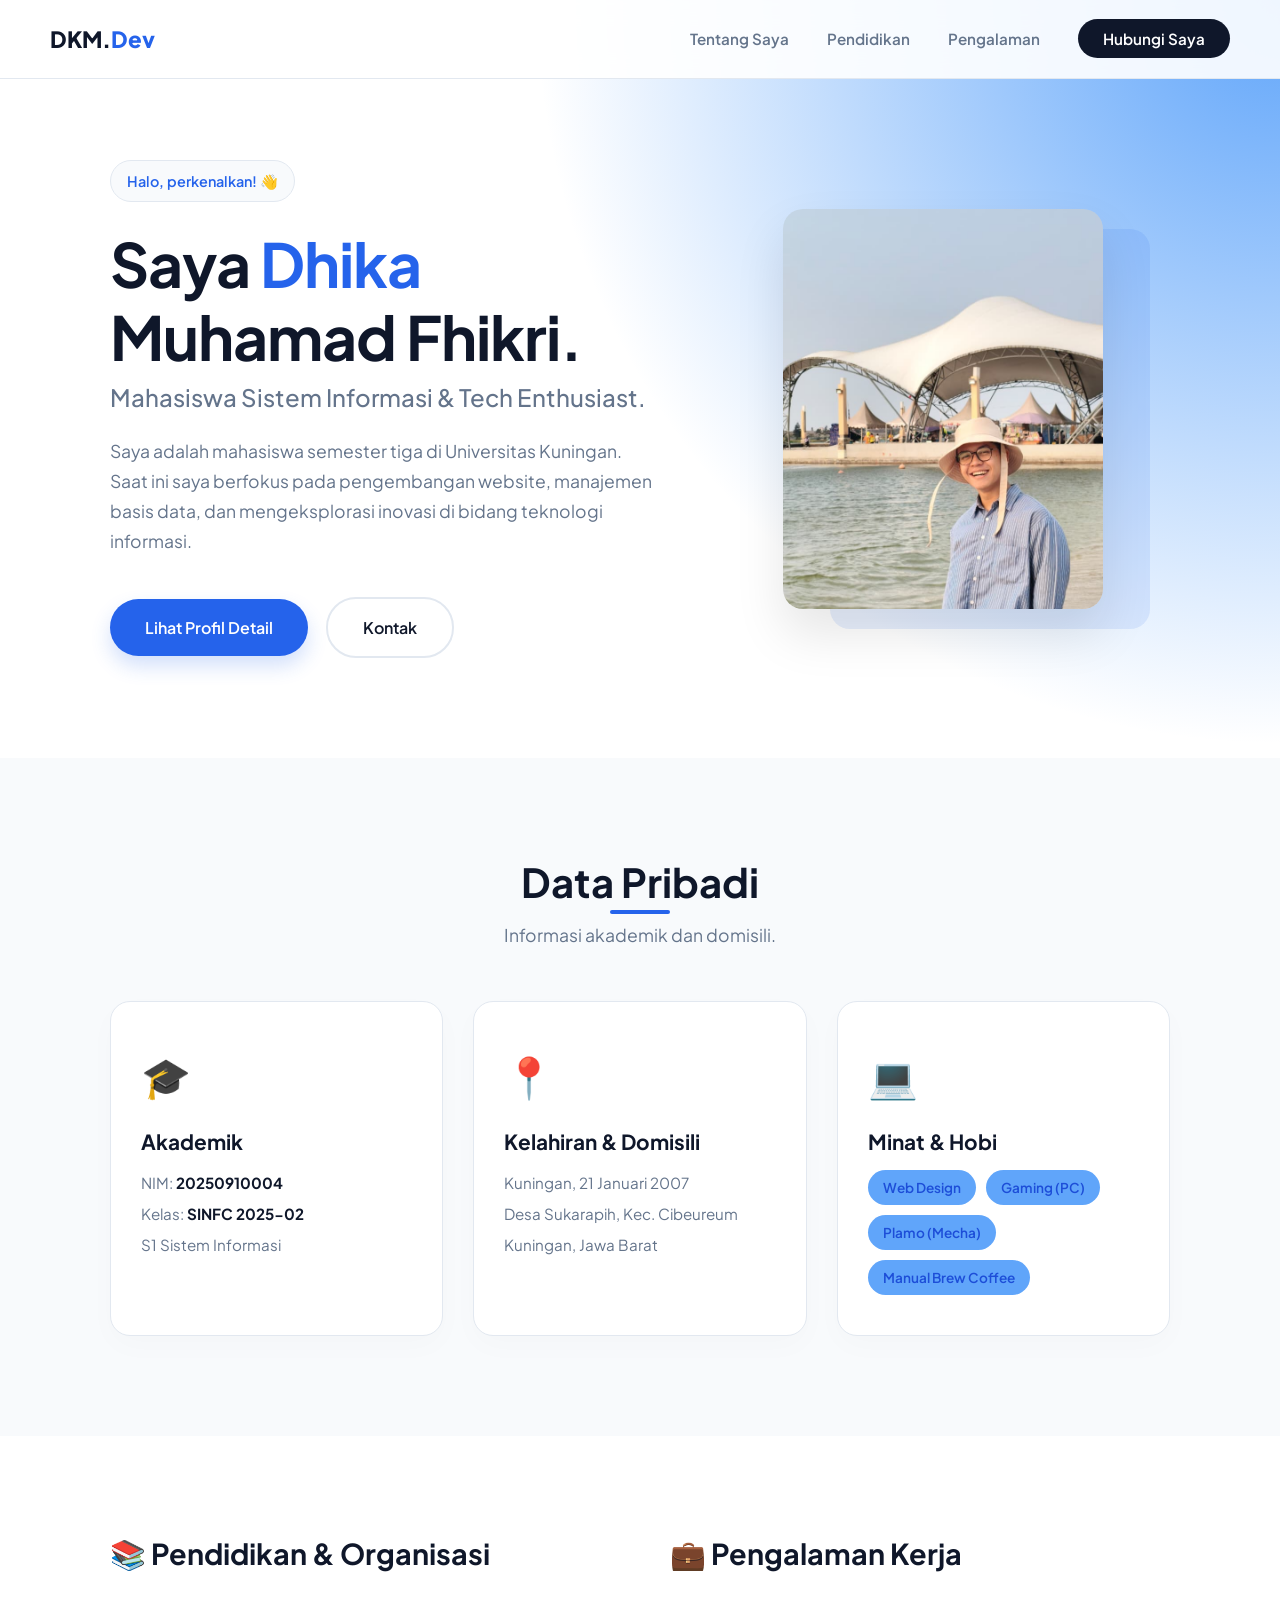
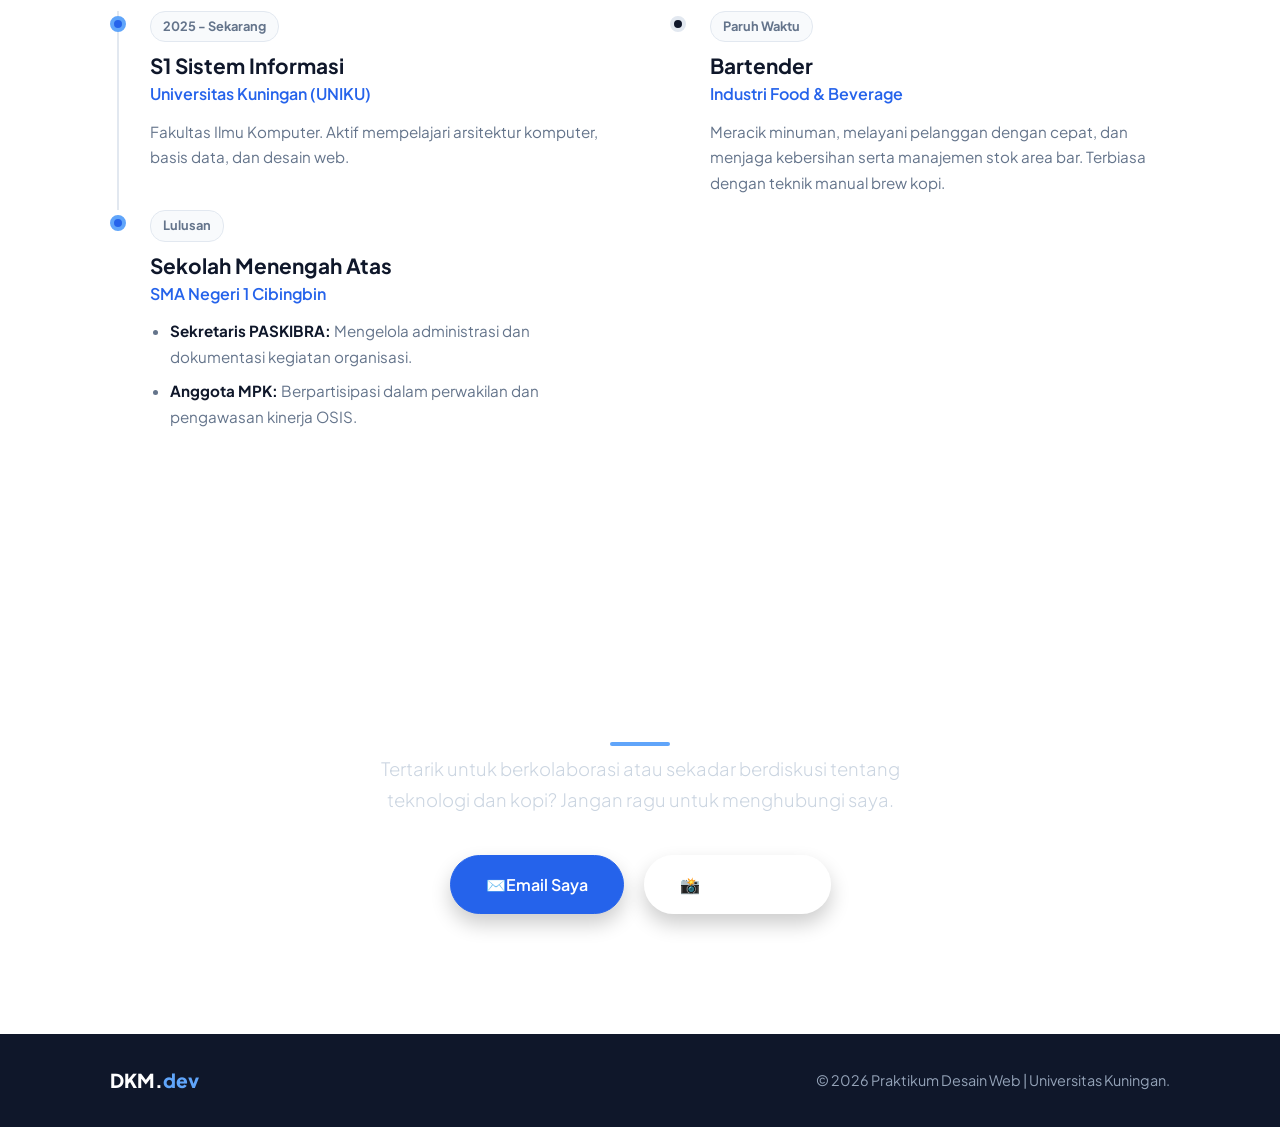
==== BIODATA/BIODATA_DIRI.html @ c904b2cf "Menambahkan struktur awal profil" ====
<!DOCTYPE html>
<html lang="id">
<head>
    <meta charset="UTF-8">
    <meta name="viewport" content="width=device-width, initial-scale=1.0">
    <title>Dhika Muhamad Fhikri | Portofolio Pribadi</title>
    <link rel="stylesheet" href="style_profil.css">
    <link href="https://fonts.googleapis.com/css2?family=Plus+Jakarta+Sans:wght@300;400;500;600;700;800&display=swap" rel="stylesheet">
</head>
<body>

    
    <nav class="navbar fade-in-down">
        <div class="nav-brand">DKM.<span>Dev</span></div>
        <div class="nav-menu">
            <a href="#tentang">Tentang Saya</a>
            <a href="#pendidikan">Pendidikan</a>
            <a href="#pengalaman">Pengalaman</a>
            <a href="#kontak" class="btn-nav">Hubungi Saya</a>
        </div>
    </nav>

    <main>
        
        <section class="hero-section">
            <div class="hero-container">
               
                <div class="hero-text fade-in-up">
                    <span class="badge">Halo, perkenalkan! 👋</span>
                    <h1>Saya <span>Dhika</span> Muhamad Fhikri.</h1>
                    <h2>Mahasiswa Sistem Informasi & Tech Enthusiast.</h2>
                    <p>Saya adalah mahasiswa semester tiga di Universitas Kuningan. Saat ini saya berfokus pada pengembangan website, manajemen basis data, dan mengeksplorasi inovasi di bidang teknologi informasi.</p>
                    
                    <div class="hero-actions">
                        <a href="#profil-detail" class="btn-primary">Lihat Profil Detail</a>
                        <a href="#kontak" class="btn-secondary">Kontak</a>
                    </div>
                </div>

                
                <div class="hero-image-wrapper fade-in">
                    
                    <img src="WhatsApp Image 2026-10-22 at 13.34.28.jpeg" alt="Foto Dhika" class="hero-img">
                    <div class="img-backdrop"></div>
                </div>
            </div>
        </section>

        
        <section id="profil-detail" class="section-bg py-large">
            <div class="container">
                <div class="section-header text-center reveal">
                    <h2 class="section-title">Data Pribadi</h2>
                    <p class="subtitle">Informasi akademik dan domisili.</p>
                </div>

                <div class="info-grid reveal">
                    <div class="info-card">
                        <div class="icon">🎓</div>
                        <h3>Akademik</h3>
                        <p>NIM: <strong>20250910004</strong></p>
                        <p>Kelas: <strong>SINFC 2025-02</strong></p>
                        <p>S1 Sistem Informasi</p>
                    </div>
                    
                    <div class="info-card">
                        <div class="icon">📍</div>
                        <h3>Kelahiran & Domisili</h3>
                        <p>Kuningan, 21 Januari 2007</p>
                        <p>Desa Sukarapih, Kec. Cibeureum</p>
                        <p>Kuningan, Jawa Barat</p>
                    </div>

                    <div class="info-card">
                        <div class="icon">💻</div>
                        <h3>Minat & Hobi</h3>
                        <div class="tags">
                            <span>Web Design</span>
                            <span>Gaming (PC)</span>
                            <span>Plamo (Mecha)</span>
                            <span>Manual Brew Coffee</span>
                        </div>
                    </div>
                </div>
            </div>
        </section>

        
        <section id="pendidikan" class="py-large">
            <div class="container">
                <div class="timeline-wrapper">
                    
                    <div class="timeline-column reveal">
                        <h2 class="column-title">📚 Pendidikan & Organisasi</h2>
                        
                        <div class="timeline-item">
                            <div class="timeline-dot"></div>
                            <div class="timeline-content">
                                <span class="timeline-date">2025 - Sekarang</span>
                                <h3>S1 Sistem Informasi</h3>
                                <h4>Universitas Kuningan (UNIKU)</h4>
                                <p>Fakultas Ilmu Komputer. Aktif mempelajari arsitektur komputer, basis data, dan desain web.</p>
                            </div>
                        </div>

                        <div class="timeline-item">
                            <div class="timeline-dot"></div>
                            <div class="timeline-content">
                                <span class="timeline-date">Lulusan</span>
                                <h3>Sekolah Menengah Atas</h3>
                                <h4>SMA Negeri 1 Cibingbin</h4>
                                <ul class="org-list">
                                    <li><strong>Sekretaris PASKIBRA:</strong> Mengelola administrasi dan dokumentasi kegiatan organisasi.</li>
                                    <li><strong>Anggota MPK:</strong> Berpartisipasi dalam perwakilan dan pengawasan kinerja OSIS.</li>
                                </ul>
                            </div>
                        </div>
                    </div>

                    
                    <div class="timeline-column reveal" id="pengalaman">
                        <h2 class="column-title">💼 Pengalaman Kerja</h2>
                        
                        <div class="timeline-item">
                            <div class="timeline-dot accent-dot"></div>
                            <div class="timeline-content">
                                <span class="timeline-date">Paruh Waktu</span>
                                <h3>Bartender</h3>
                                <h4>Industri Food & Beverage</h4>
                                <p>Meracik minuman, melayani pelanggan dengan cepat, dan menjaga kebersihan serta manajemen stok area bar. Terbiasa dengan teknik manual brew kopi.</p>
                            </div>
                        </div>
                    </div>
                </div>
            </div>
        </section>

        
        <section id="kontak" class="contact-section py-large">
            <div class="container text-center reveal">
                <h2 class="section-title">Mari Berjejaring</h2>
                <p class="subtitle contact-sub">Tertarik untuk berkolaborasi atau sekadar berdiskusi tentang teknologi dan kopi? Jangan ragu untuk menghubungi saya.</p>
                
                <div class="contact-links">
                    <a href="mailto:dhikamuhamad18@gmail.com" class="contact-btn email-btn">
                        <span class="icon">✉️</span> Email Saya
                    </a>
                    <a href="https://instagram.com/fhikridhika" target="_blank" class="contact-btn ig-btn">
                        <span class="icon">📸</span> @fhikridhika
                    </a>
                </div>
            </div>
        </section>
    </main>

    
    <footer>
        <div class="container">
            <div class="footer-inner">
                <div class="footer-brand">DKM.<span>dev</span></div>
                <p>&copy; 2026 Praktikum Desain Web | Universitas Kuningan.</p>
            </div>
        </div>
    </footer>

</body>
</html>
---- BIODATA/style_profil.css ----
:root {
    --primary: #2563eb;       
    --primary-dark: #1d4ed8;
    --primary-light: #60a5fa;
    --text-dark: #0f172a;     
    --text-muted: #64748b;    
    --bg-main: #ffffff;
    --bg-alt: #f8fafc;
    --border-color: #e2e8f0;
}

* {
    margin: 0;
    padding: 0;
    box-sizing: border-box;
}

body {
    font-family: 'Plus Jakarta Sans', sans-serif;
    color: var(--text-dark);
    background-color: var(--bg-main);
    line-height: 1.7;
    scroll-behavior: smooth;
    overflow-x: hidden;
}


.container {
    max-width: 1100px;
    margin: 0 auto;
    padding: 0 20px;
}

.py-large { padding: 100px 0; }
.section-bg { background-color: var(--bg-alt); }
.text-center { text-align: center; }

h1, h2, h3, h4 { color: var(--text-dark); font-weight: 700; line-height: 1.2; }

.section-title {
    font-size: 2.5rem;
    margin-bottom: 15px;
    position: relative;
    display: inline-block;
}

.section-title::after {
    content: '';
    position: absolute;
    bottom: -8px;
    left: 0;
    width: 50%;
    height: 4px;
    background-color: var(--primary);
    border-radius: 2px;
}
.text-center .section-title::after { left: 50%; transform: translateX(-50%); width: 60px; }

.subtitle { font-size: 1.1rem; color: var(--text-muted); }


.navbar {
    position: fixed;
    top: 0; left: 0; width: 100%;
    background: rgba(255, 255, 255, 0.9);
    backdrop-filter: blur(12px);
    -webkit-backdrop-filter: blur(12px);
    display: flex;
    justify-content: space-between;
    align-items: center;
    padding: 20px 50px;
    border-bottom: 1px solid var(--border-color);
    z-index: 1000;
}

.nav-brand { font-weight: 800; font-size: 1.4rem; color: var(--text-dark); }
.nav-brand span { color: var(--primary); }

.nav-menu a {
    text-decoration: none;
    color: var(--text-muted);
    font-weight: 600;
    margin-left: 35px;
    font-size: 0.95rem;
    transition: color 0.3s ease;
}

.nav-menu a:hover { color: var(--primary); }
.btn-nav {
    padding: 10px 25px;
    background-color: var(--text-dark);
    color: white !important;
    border-radius: 30px;
}
.btn-nav:hover { background-color: var(--primary); }


.hero-section {
    padding: 160px 0 100px 0;
    background: radial-gradient(circle at top right, var(--primary-light), transparent 50%);
}

.hero-container {
    max-width: 1100px;
    margin: 0 auto;
    padding: 0 20px;
    display: flex;
    align-items: center;
    justify-content: space-between;
    gap: 60px;
}

.hero-text { flex: 1.2; }

.badge {
    display: inline-block;
    padding: 8px 16px;
    background: var(--bg-alt);
    color: var(--primary);
    border: 1px solid var(--border-color);
    border-radius: 30px;
    font-weight: 600;
    font-size: 0.9rem;
    margin-bottom: 25px;
}

.hero-text h1 { font-size: 3.8rem; margin-bottom: 10px; letter-spacing: -1px; }
.hero-text h1 span { color: var(--primary); }
.hero-text h2 { font-size: 1.5rem; color: var(--text-muted); margin-bottom: 25px; font-weight: 500; }
.hero-text p { font-size: 1.1rem; color: var(--text-muted); margin-bottom: 40px; max-width: 550px; }

.hero-actions a {
    display: inline-block;
    padding: 15px 35px;
    border-radius: 30px;
    font-weight: 600;
    text-decoration: none;
    transition: all 0.3s ease;
}

.btn-primary { background: var(--primary); color: white; margin-right: 15px; box-shadow: 0 10px 20px rgba(37,99,235,0.2); }
.btn-primary:hover { background: var(--primary-dark); transform: translateY(-3px); box-shadow: 0 15px 25px rgba(37,99,235,0.3); }

.btn-secondary { background: var(--bg-main); color: var(--text-dark); border: 2px solid var(--border-color); }
.btn-secondary:hover { border-color: var(--text-dark); }


.hero-image-wrapper {
    flex: 1;
    position: relative;
    display: flex;
    justify-content: center;
}

.hero-img {
    width: 320px;
    height: 400px;
    object-fit: cover;
    border-radius: 20px;
    position: relative;
    z-index: 2;
    box-shadow: 0 25px 50px rgba(0,0,0,0.1);
}

.img-backdrop {
    position: absolute;
    bottom: -20px;
    right: 20px;
    width: 320px;
    height: 400px;
    background: var(--primary);
    border-radius: 20px;
    z-index: 1;
    opacity: 0.1;
}


.info-grid {
    display: grid;
    grid-template-columns: repeat(auto-fit, minmax(300px, 1fr));
    gap: 30px;
    margin-top: 50px;
}

.info-card {
    background: var(--bg-main);
    padding: 40px 30px;
    border-radius: 20px;
    border: 1px solid var(--border-color);
    box-shadow: 0 10px 30px rgba(0,0,0,0.02);
    transition: all 0.3s ease;
}

.info-card:hover {
    transform: translateY(-5px);
    box-shadow: 0 20px 40px rgba(0,0,0,0.06);
    border-color: #cbd5e1;
}

.info-card .icon { font-size: 2.5rem; margin-bottom: 20px; }
.info-card h3 { font-size: 1.3rem; margin-bottom: 15px; }
.info-card p { color: var(--text-muted); margin-bottom: 5px; font-size: 0.95rem; }
.info-card strong { color: var(--text-dark); }

.tags { display: flex; flex-wrap: wrap; gap: 10px; margin-top: 15px; }
.tags span {
    background: var(--primary-light);
    color: var(--primary-dark);
    padding: 6px 15px;
    border-radius: 20px;
    font-size: 0.85rem;
    font-weight: 600;
}


.timeline-wrapper {
    display: grid;
    grid-template-columns: 1fr 1fr;
    gap: 60px;
}

.column-title { font-size: 1.8rem; margin-bottom: 40px; display: flex; align-items: center; gap: 10px; }

.timeline-item { position: relative; padding-left: 40px; margin-bottom: 40px; }

.timeline-item::before {
    content: ''; position: absolute; left: 7px; top: 0; bottom: -40px;
    width: 2px; background: var(--border-color);
}
.timeline-item:last-child::before { display: none; }

.timeline-dot {
    position: absolute;
    left: 0; top: 5px;
    width: 16px; height: 16px;
    background: var(--primary);
    border-radius: 50%;
    border: 4px solid var(--primary-light);
}

.accent-dot { background: #0f172a; border-color: #e2e8f0; }

.timeline-date {
    display: inline-block;
    padding: 4px 12px;
    background: var(--bg-alt);
    border: 1px solid var(--border-color);
    border-radius: 15px;
    font-size: 0.8rem;
    font-weight: 700;
    color: var(--text-muted);
    margin-bottom: 12px;
}

.timeline-content h3 { font-size: 1.3rem; margin-bottom: 5px; }
.timeline-content h4 { font-size: 1rem; color: var(--primary); font-weight: 600; margin-bottom: 15px; }
.timeline-content p { color: var(--text-muted); font-size: 0.95rem; }

.org-list { margin-top: 15px; padding-left: 20px; color: var(--text-muted); font-size: 0.95rem; }
.org-list li { margin-bottom: 8px; }
.org-list strong { color: var(--text-dark); }


.contact-section { 
    position: relative;
    color: white; 
    background-image: linear-gradient(rgba(15, 23, 42, 0.85), rgba(15, 23, 42, 0.85)), url('images.jpg');
    background-size: cover;
    background-position: center;
    background-attachment: fixed; 
    padding: 120px 0;
}

.contact-section .section-title { 
    color: white; 
}

.contact-section .section-title::after {
    background-color: var(--primary-light);
}

.contact-sub { 
    color: #cbd5e1; 
    max-width: 600px; 
    margin: 0 auto 40px auto; 
    font-size: 1.15rem;
    font-weight: 300;
}

.contact-links { 
    display: flex; 
    justify-content: center; 
    gap: 20px; 
    flex-wrap: wrap; 
}

.contact-btn {
    display: inline-flex; 
    align-items: center; 
    justify-content: center;
    padding: 15px 35px; 
    border-radius: 30px; 
    font-weight: 600; 
    text-decoration: none;
    transition: all 0.3s ease;
    box-shadow: 0 10px 20px rgba(0,0,0,0.2);
}

.email-btn { 
    background: var(--primary); 
    color: white; 
    border: 1px solid var(--primary);
}

.email-btn:hover { 
    background: white; 
    color: var(--primary); 
    transform: translateY(-3px); 
    box-shadow: 0 15px 25px rgba(0,0,0,0.3);
}

.ig-btn { 
    background: rgba(255,255,255,0.1); 
    border: 1px solid rgba(255,255,255,0.3); 
    color: white; 
    backdrop-filter: blur(5px);
}

.ig-btn:hover { 
    background: rgba(255,255,255,0.25); 
    border-color: white;
    transform: translateY(-3px); 
}


footer {
    background: #0f172a; 
    border-top: none; 
    padding: 30px 0;
}

.footer-inner {
    display: flex; 
    justify-content: space-between; 
    align-items: center;
}

.footer-brand { 
    font-weight: 800; 
    font-size: 1.2rem; 
    color: white;
}

.footer-brand span { 
    color: var(--primary-light); 
}

footer p { 
    color: #94a3b8; 
    font-size: 0.9rem; 
}


.fade-in-down { animation: fadeInDown 1s ease forwards; }
.fade-in-up { animation: fadeInUp 1s ease forwards; }
.fade-in { animation: fadeIn 1.2s ease forwards; }

@keyframes fadeInDown {
    0% { opacity: 0; transform: translateY(-20px); }
    100% { opacity: 1; transform: translateY(0); }
}
@keyframes fadeInUp {
    0% { opacity: 0; transform: translateY(30px); }
    100% { opacity: 1; transform: translateY(0); }
}
@keyframes fadeIn {
    0% { opacity: 0; }
    100% { opacity: 1; }
}

@media (max-width: 900px) {
    .hero-container { flex-direction: column-reverse; text-align: center; }
    .hero-text p { margin: 0 auto 30px auto; }
    .hero-text h1 { font-size: 3rem; }
    .hero-image-wrapper { margin-bottom: 20px; }
    .hero-img { width: 250px; height: 320px; }
    .img-backdrop { width: 250px; height: 320px; }
    .timeline-wrapper { grid-template-columns: 1fr; gap: 40px; }
}
@media (max-width: 768px) {
    .nav-menu { display: none; }
    .navbar { padding: 15px 20px; justify-content: center; }
    .footer-inner { flex-direction: column; text-align: center; gap: 15px; }
}
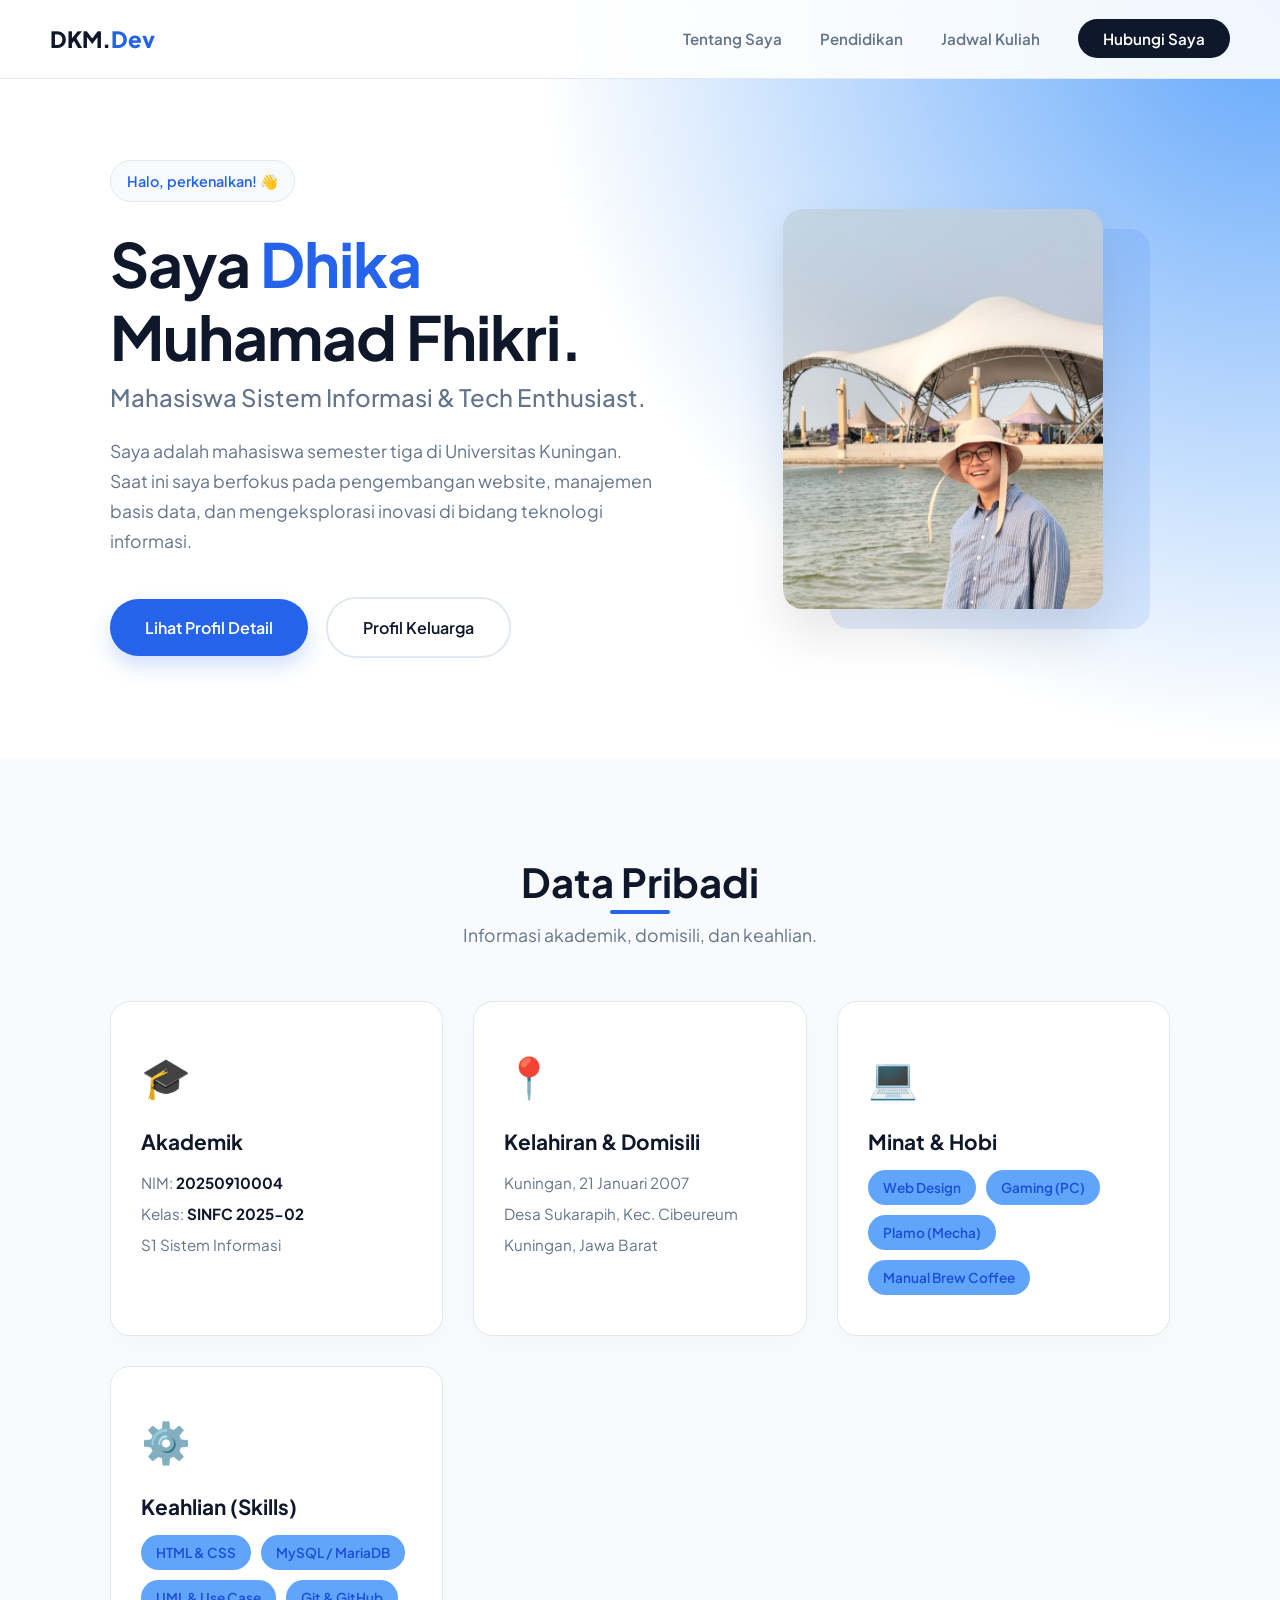
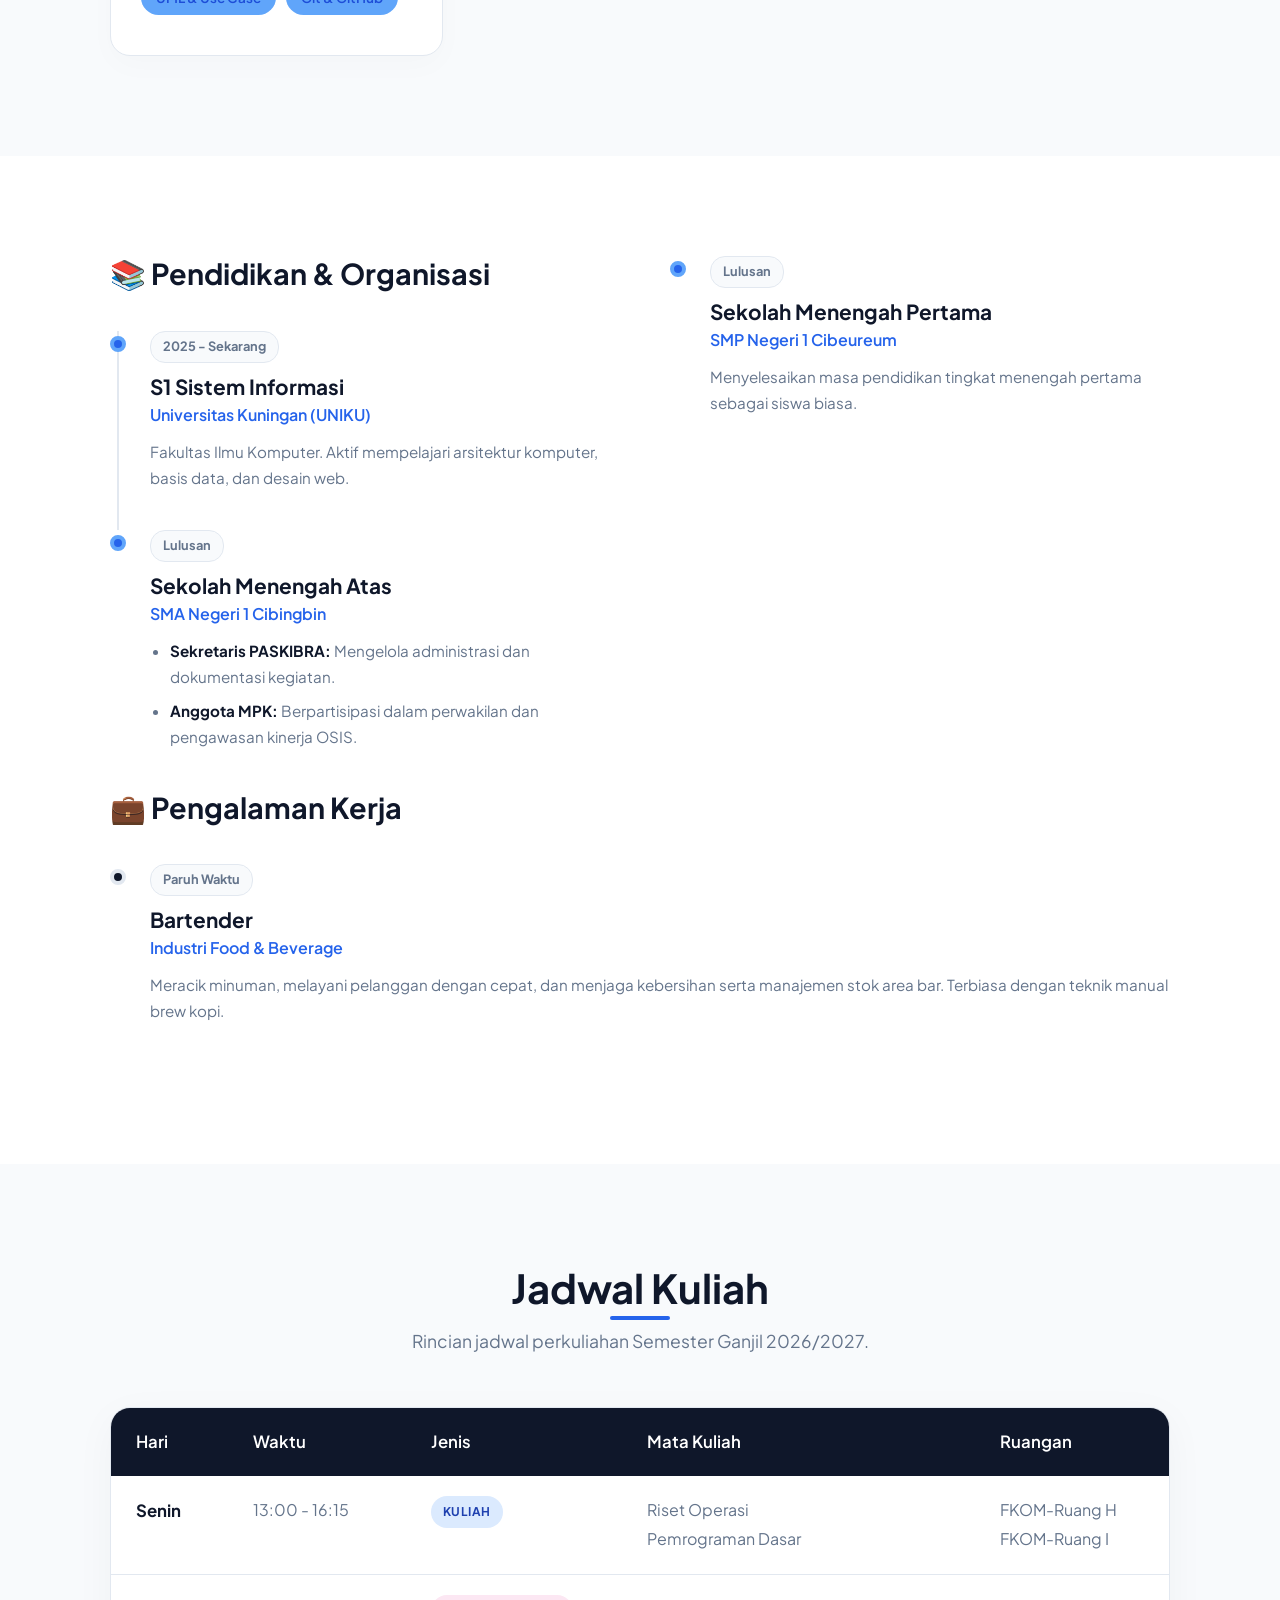
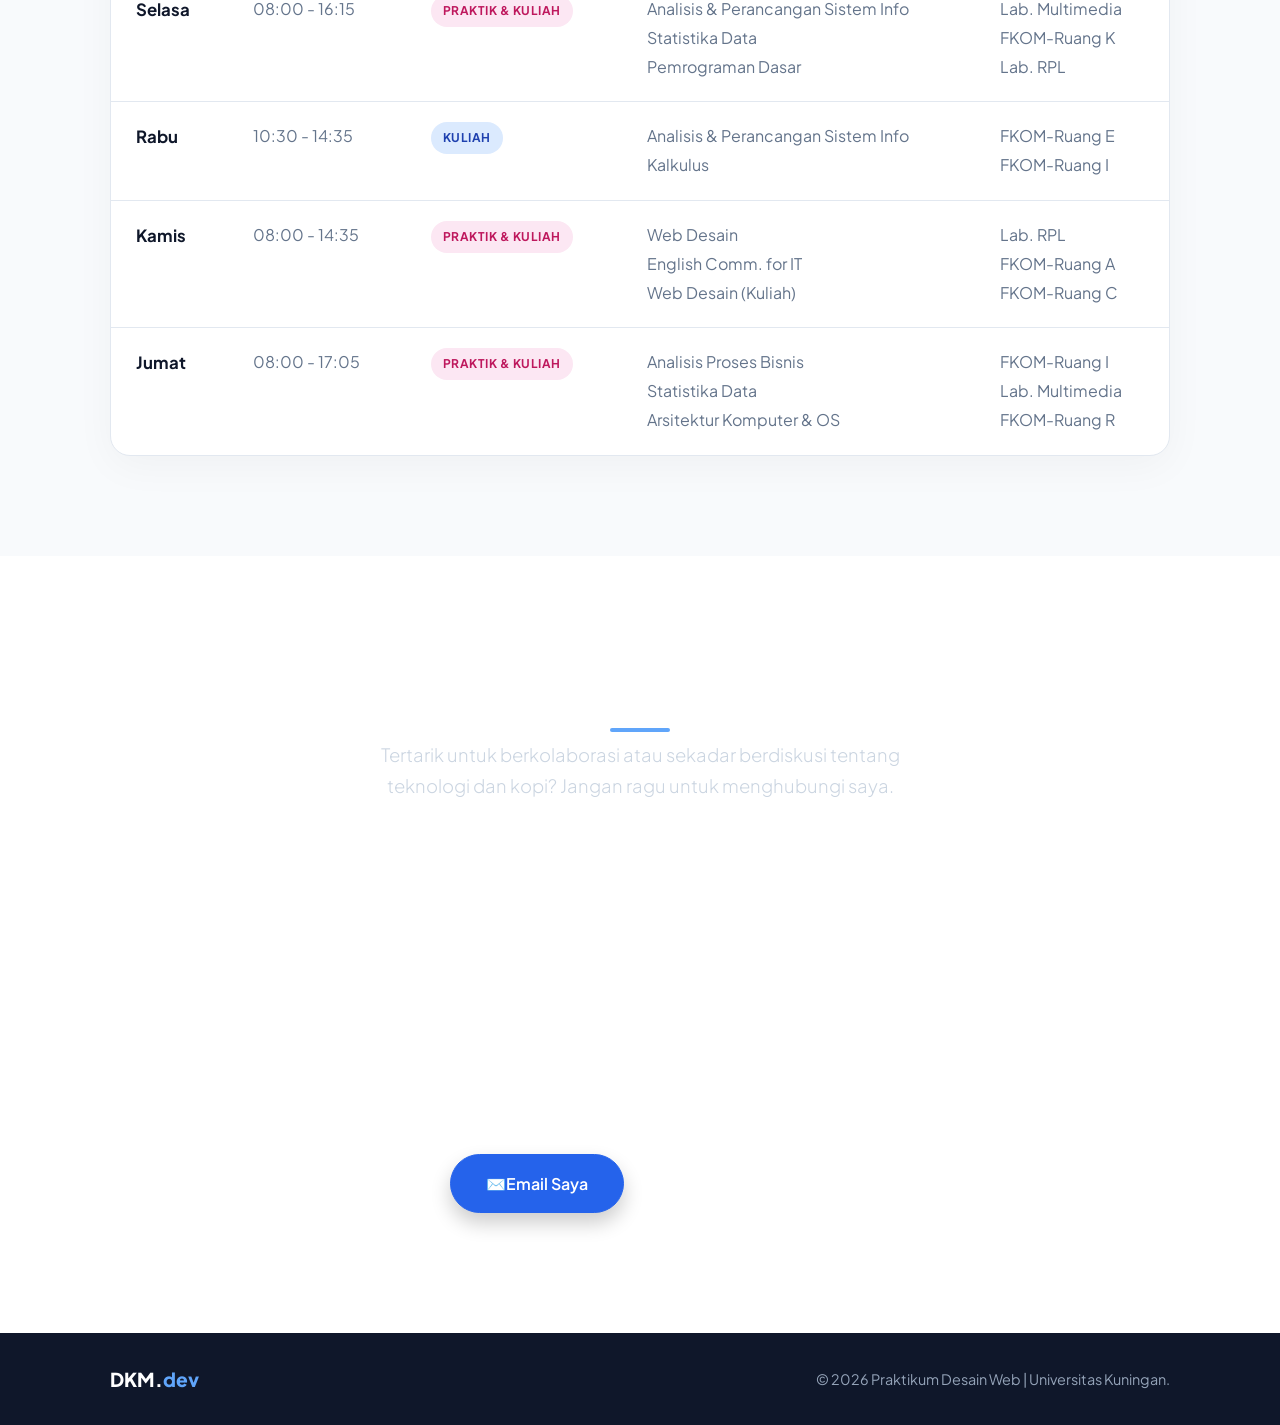
==== commit dcd5a90d: "Update riwayat SMP dan portal web terbaru" ====
--- a/BIODATA/BIODATA_DIRI.html
+++ b/BIODATA/BIODATA_DIRI.html
@@ -9,13 +9,12 @@
 </head>
 <body>
 
-    
     <nav class="navbar fade-in-down">
         <div class="nav-brand">DKM.<span>Dev</span></div>
         <div class="nav-menu">
-            <a href="#tentang">Tentang Saya</a>
+            <a href="#profil-detail">Tentang Saya</a>
             <a href="#pendidikan">Pendidikan</a>
-            <a href="#pengalaman">Pengalaman</a>
+            <a href="#jadwal">Jadwal Kuliah</a>
             <a href="#kontak" class="btn-nav">Hubungi Saya</a>
         </div>
     </nav>
@@ -33,25 +32,23 @@
                     
                     <div class="hero-actions">
                         <a href="#profil-detail" class="btn-primary">Lihat Profil Detail</a>
-                        <a href="#kontak" class="btn-secondary">Kontak</a>
-                    </div>
-                </div>
-
-                
+                    
+                        <a href="../PROFIL_KELUARGA/profile_keluarga_1.html" class="btn-secondary">Profil Keluarga</a>
+                    </div>
+                </div>
+
                 <div class="hero-image-wrapper fade-in">
-                    
                     <img src="WhatsApp Image 2026-10-22 at 13.34.28.jpeg" alt="Foto Dhika" class="hero-img">
                     <div class="img-backdrop"></div>
                 </div>
             </div>
         </section>
 
-        
         <section id="profil-detail" class="section-bg py-large">
             <div class="container">
                 <div class="section-header text-center reveal">
                     <h2 class="section-title">Data Pribadi</h2>
-                    <p class="subtitle">Informasi akademik dan domisili.</p>
+                    <p class="subtitle">Informasi akademik, domisili, dan keahlian.</p>
                 </div>
 
                 <div class="info-grid reveal">
@@ -81,11 +78,22 @@
                             <span>Manual Brew Coffee</span>
                         </div>
                     </div>
-                </div>
-            </div>
-        </section>
-
-        
+
+                    <!-- Kartu Skill / Keahlian -->
+                    <div class="info-card">
+                        <div class="icon">⚙️</div>
+                        <h3>Keahlian (Skills)</h3>
+                        <div class="tags">
+                            <span>HTML & CSS</span>
+                            <span>MySQL / MariaDB</span>
+                            <span>UML & Use Case</span>
+                            <span>Git & GitHub</span>
+                        </div>
+                    </div>
+                </div>
+            </div>
+        </section>
+
         <section id="pendidikan" class="py-large">
             <div class="container">
                 <div class="timeline-wrapper">
@@ -110,14 +118,24 @@
                                 <h3>Sekolah Menengah Atas</h3>
                                 <h4>SMA Negeri 1 Cibingbin</h4>
                                 <ul class="org-list">
-                                    <li><strong>Sekretaris PASKIBRA:</strong> Mengelola administrasi dan dokumentasi kegiatan organisasi.</li>
+                                    <li><strong>Sekretaris PASKIBRA:</strong> Mengelola administrasi dan dokumentasi kegiatan.</li>
                                     <li><strong>Anggota MPK:</strong> Berpartisipasi dalam perwakilan dan pengawasan kinerja OSIS.</li>
                                 </ul>
                             </div>
                         </div>
                     </div>
 
-                    
+                        <div class="timeline-item">
+                            <div class="timeline-dot"></div>
+                            <div class="timeline-content">
+                                <span class="timeline-date">Lulusan</span>
+                                <h3>Sekolah Menengah Pertama</h3>
+                                <h4>SMP Negeri 1 Cibeureum</h4>
+                                <p>Menyelesaikan masa pendidikan tingkat menengah pertama sebagai siswa biasa.</p>
+                            </div>
+                        </div>
+                    </div>
+
                     <div class="timeline-column reveal" id="pengalaman">
                         <h2 class="column-title">💼 Pengalaman Kerja</h2>
                         
@@ -136,12 +154,92 @@
         </section>
 
         
+        <section id="jadwal" class="section-bg py-large">
+            <div class="container">
+                <div class="section-header text-center reveal">
+                    <h2 class="section-title">Jadwal Kuliah</h2>
+                    <p class="subtitle">Rincian jadwal perkuliahan Semester Ganjil 2026/2027.</p>
+                </div>
+                
+                <div class="table-responsive reveal">
+                    <table class="schedule-table">
+                        <thead>
+                            <tr>
+                                <th>Hari</th>
+                                <th>Waktu</th>
+                                <th>Jenis</th>
+                                <th>Mata Kuliah</th>
+                                <th>Ruangan</th>
+                            </tr>
+                        </thead>
+                        <tbody>
+                            <tr>
+                                <td><strong>Senin</strong></td>
+                                <td>13:00 - 16:15</td>
+                                <td><span class="badge-sm badge-kuliah">Kuliah</span></td>
+                                <td>Riset Operasi<br>Pemrograman Dasar</td>
+                                <td>FKOM-Ruang H<br>FKOM-Ruang I</td>
+                            </tr>
+                            <tr>
+                                <td><strong>Selasa</strong></td>
+                                <td>08:00 - 16:15</td>
+                                <td><span class="badge-sm badge-mix">Praktik & Kuliah</span></td>
+                                <td>Analisis & Perancangan Sistem Info<br>Statistika Data<br>Pemrograman Dasar</td>
+                                <td>Lab. Multimedia<br>FKOM-Ruang K<br>Lab. RPL</td>
+                            </tr>
+                            <tr>
+                                <td><strong>Rabu</strong></td>
+                                <td>10:30 - 14:35</td>
+                                <td><span class="badge-sm badge-kuliah">Kuliah</span></td>
+                                <td>Analisis & Perancangan Sistem Info<br>Kalkulus</td>
+                                <td>FKOM-Ruang E<br>FKOM-Ruang I</td>
+                            </tr>
+                            <tr>
+                                <td><strong>Kamis</strong></td>
+                                <td>08:00 - 14:35</td>
+                                <td><span class="badge-sm badge-mix">Praktik & Kuliah</span></td>
+                                <td>Web Desain<br>English Comm. for IT<br>Web Desain (Kuliah)</td>
+                                <td>Lab. RPL<br>FKOM-Ruang A<br>FKOM-Ruang C</td>
+                            </tr>
+                            <tr>
+                                <td><strong>Jumat</strong></td>
+                                <td>08:00 - 17:05</td>
+                                <td><span class="badge-sm badge-mix">Praktik & Kuliah</span></td>
+                                <td>Analisis Proses Bisnis<br>Statistika Data<br>Arsitektur Komputer & OS</td>
+                                <td>FKOM-Ruang I<br>Lab. Multimedia<br>FKOM-Ruang R</td>
+                            </tr>
+                        </tbody>
+                    </table>
+                </div>
+            </div>
+        </section>
+
         <section id="kontak" class="contact-section py-large">
-            <div class="container text-center reveal">
-                <h2 class="section-title">Mari Berjejaring</h2>
-                <p class="subtitle contact-sub">Tertarik untuk berkolaborasi atau sekadar berdiskusi tentang teknologi dan kopi? Jangan ragu untuk menghubungi saya.</p>
+            <div class="container reveal">
+                <div class="text-center">
+                    <h2 class="section-title">Mari Berjejaring</h2>
+                    <p class="subtitle contact-sub">Tertarik untuk berkolaborasi atau sekadar berdiskusi tentang teknologi dan kopi? Jangan ragu untuk menghubungi saya.</p>
+                </div>
                 
-                <div class="contact-links">
+                
+                <div class="contact-info-grid">
+                    <div class="contact-info-card">
+                        <h3>🕒 Jam Kerja / Kampus</h3>
+                        <p><strong>Senin - Jumat | 08.00 - 17.05 WIB</strong></p>
+                        <p style="color: #94a3b8; font-size: 0.9rem; margin-top: 5px;">(Waktu operasional menyesuaikan dengan jadwal perkuliahan di atas).</p>
+                    </div>
+                    <div class="contact-info-card">
+                        <h3>🔗 Tautan Cepat</h3>
+                        <div class="quick-links">
+                            <a href="https://uniku.ac.id" target="_blank">Situs Resmi Universitas Kuningan</a>
+                            <a href="#">Portal Akademik Uniku</a>
+                            <a href="#">Sistem E-Learning</a>
+                            <a href="#">Tugas & Laporan Praktikum</a>
+                        </div>
+                    </div>
+                </div>
+
+                <div class="contact-links text-center" style="margin-top: 40px;">
                     <a href="mailto:dhikamuhamad18@gmail.com" class="contact-btn email-btn">
                         <span class="icon">✉️</span> Email Saya
                     </a>
@@ -153,7 +251,6 @@
         </section>
     </main>
 
-    
     <footer>
         <div class="container">
             <div class="footer-inner">
--- a/BIODATA/style_profil.css
+++ b/BIODATA/style_profil.css
@@ -1,4 +1,3 @@
-
 :root {
     --primary: #2563eb;       
     --primary-dark: #1d4ed8;
@@ -25,7 +24,6 @@
     overflow-x: hidden;
 }
 
-
 .container {
     max-width: 1100px;
     margin: 0 auto;
@@ -58,7 +56,6 @@
 .text-center .section-title::after { left: 50%; transform: translateX(-50%); width: 60px; }
 
 .subtitle { font-size: 1.1rem; color: var(--text-muted); }
-
 
 .navbar {
     position: fixed;
@@ -95,7 +92,6 @@
 }
 .btn-nav:hover { background-color: var(--primary); }
 
-
 .hero-section {
     padding: 160px 0 100px 0;
     background: radial-gradient(circle at top right, var(--primary-light), transparent 50%);
@@ -145,7 +141,6 @@
 .btn-secondary { background: var(--bg-main); color: var(--text-dark); border: 2px solid var(--border-color); }
 .btn-secondary:hover { border-color: var(--text-dark); }
 
-
 .hero-image-wrapper {
     flex: 1;
     position: relative;
@@ -175,7 +170,6 @@
     opacity: 0.1;
 }
 
-
 .info-grid {
     display: grid;
     grid-template-columns: repeat(auto-fit, minmax(300px, 1fr));
@@ -212,7 +206,6 @@
     font-size: 0.85rem;
     font-weight: 600;
 }
-
 
 .timeline-wrapper {
     display: grid;
@@ -261,7 +254,6 @@
 .org-list li { margin-bottom: 8px; }
 .org-list strong { color: var(--text-dark); }
 
-
 .contact-section { 
     position: relative;
     color: white; 
@@ -333,7 +325,6 @@
     transform: translateY(-3px); 
 }
 
-
 footer {
     background: #0f172a; 
     border-top: none; 
@@ -360,7 +351,6 @@
     color: #94a3b8; 
     font-size: 0.9rem; 
 }
-
 
 .fade-in-down { animation: fadeInDown 1s ease forwards; }
 .fade-in-up { animation: fadeInUp 1s ease forwards; }
@@ -392,4 +382,139 @@
     .nav-menu { display: none; }
     .navbar { padding: 15px 20px; justify-content: center; }
     .footer-inner { flex-direction: column; text-align: center; gap: 15px; }
+}
+
+
+
+.table-responsive {
+    overflow-x: auto;
+    margin-top: 50px;
+    background: var(--bg-main);
+    border-radius: 20px;
+    box-shadow: 0 10px 40px rgba(0,0,0,0.04);
+    border: 1px solid var(--border-color);
+}
+
+.schedule-table {
+    width: 100%;
+    border-collapse: collapse;
+    text-align: left;
+    min-width: 750px;
+}
+
+.schedule-table th {
+    background-color: var(--text-dark);
+    color: white;
+    padding: 20px 25px;
+    font-weight: 600;
+    font-size: 1.05rem;
+}
+
+.schedule-table td {
+    padding: 20px 25px;
+    border-bottom: 1px solid var(--border-color);
+    color: var(--text-muted);
+    line-height: 1.8;
+    vertical-align: top;
+}
+
+.schedule-table td strong {
+    color: var(--text-dark);
+    font-size: 1.05rem;
+}
+
+.schedule-table tr:last-child td {
+    border-bottom: none;
+}
+
+.schedule-table tbody tr {
+    transition: background-color 0.3s ease;
+}
+
+.schedule-table tbody tr:hover {
+    background-color: var(--bg-alt);
+}
+
+.badge-sm {
+    display: inline-block;
+    padding: 5px 12px;
+    border-radius: 20px;
+    font-size: 0.75rem;
+    font-weight: 700;
+    text-transform: uppercase;
+    letter-spacing: 0.5px;
+    margin-bottom: 8px;
+}
+
+.badge-kuliah { 
+    background: #dbeafe; 
+    color: #1e40af; 
+}
+
+.badge-mix { 
+    background: #fce7f3; 
+    color: #be185d; 
+}
+
+.contact-info-grid {
+    display: grid;
+    grid-template-columns: repeat(auto-fit, minmax(300px, 1fr));
+    gap: 30px;
+    margin-top: 40px;
+}
+
+.contact-info-card {
+    background: rgba(255, 255, 255, 0.1);
+    backdrop-filter: blur(12px);
+    -webkit-backdrop-filter: blur(12px);
+    border: 1px solid rgba(255, 255, 255, 0.2);
+    padding: 35px;
+    border-radius: 20px;
+    color: white;
+    text-align: left;
+    transition: transform 0.3s ease;
+}
+
+.contact-info-card:hover {
+    transform: translateY(-5px);
+    background: rgba(255, 255, 255, 0.15);
+}
+
+.contact-info-card h3 {
+    color: var(--primary-light);
+    margin-bottom: 20px;
+    font-size: 1.3rem;
+    border-bottom: 1px solid rgba(255, 255, 255, 0.2);
+    padding-bottom: 15px;
+}
+
+.contact-info-card p {
+    color: white;
+}
+
+.quick-links {
+    display: flex;
+    flex-direction: column;
+    gap: 12px;
+}
+
+.quick-links a {
+    color: #cbd5e1;
+    text-decoration: none;
+    transition: color 0.3s ease;
+    display: flex;
+    align-items: center;
+    gap: 10px;
+    font-size: 0.95rem;
+}
+
+.quick-links a::before { 
+    content: '→'; 
+    color: var(--primary-light);
+    font-weight: bold;
+}
+
+.quick-links a:hover { 
+    color: white; 
+    padding-left: 5px;
 }
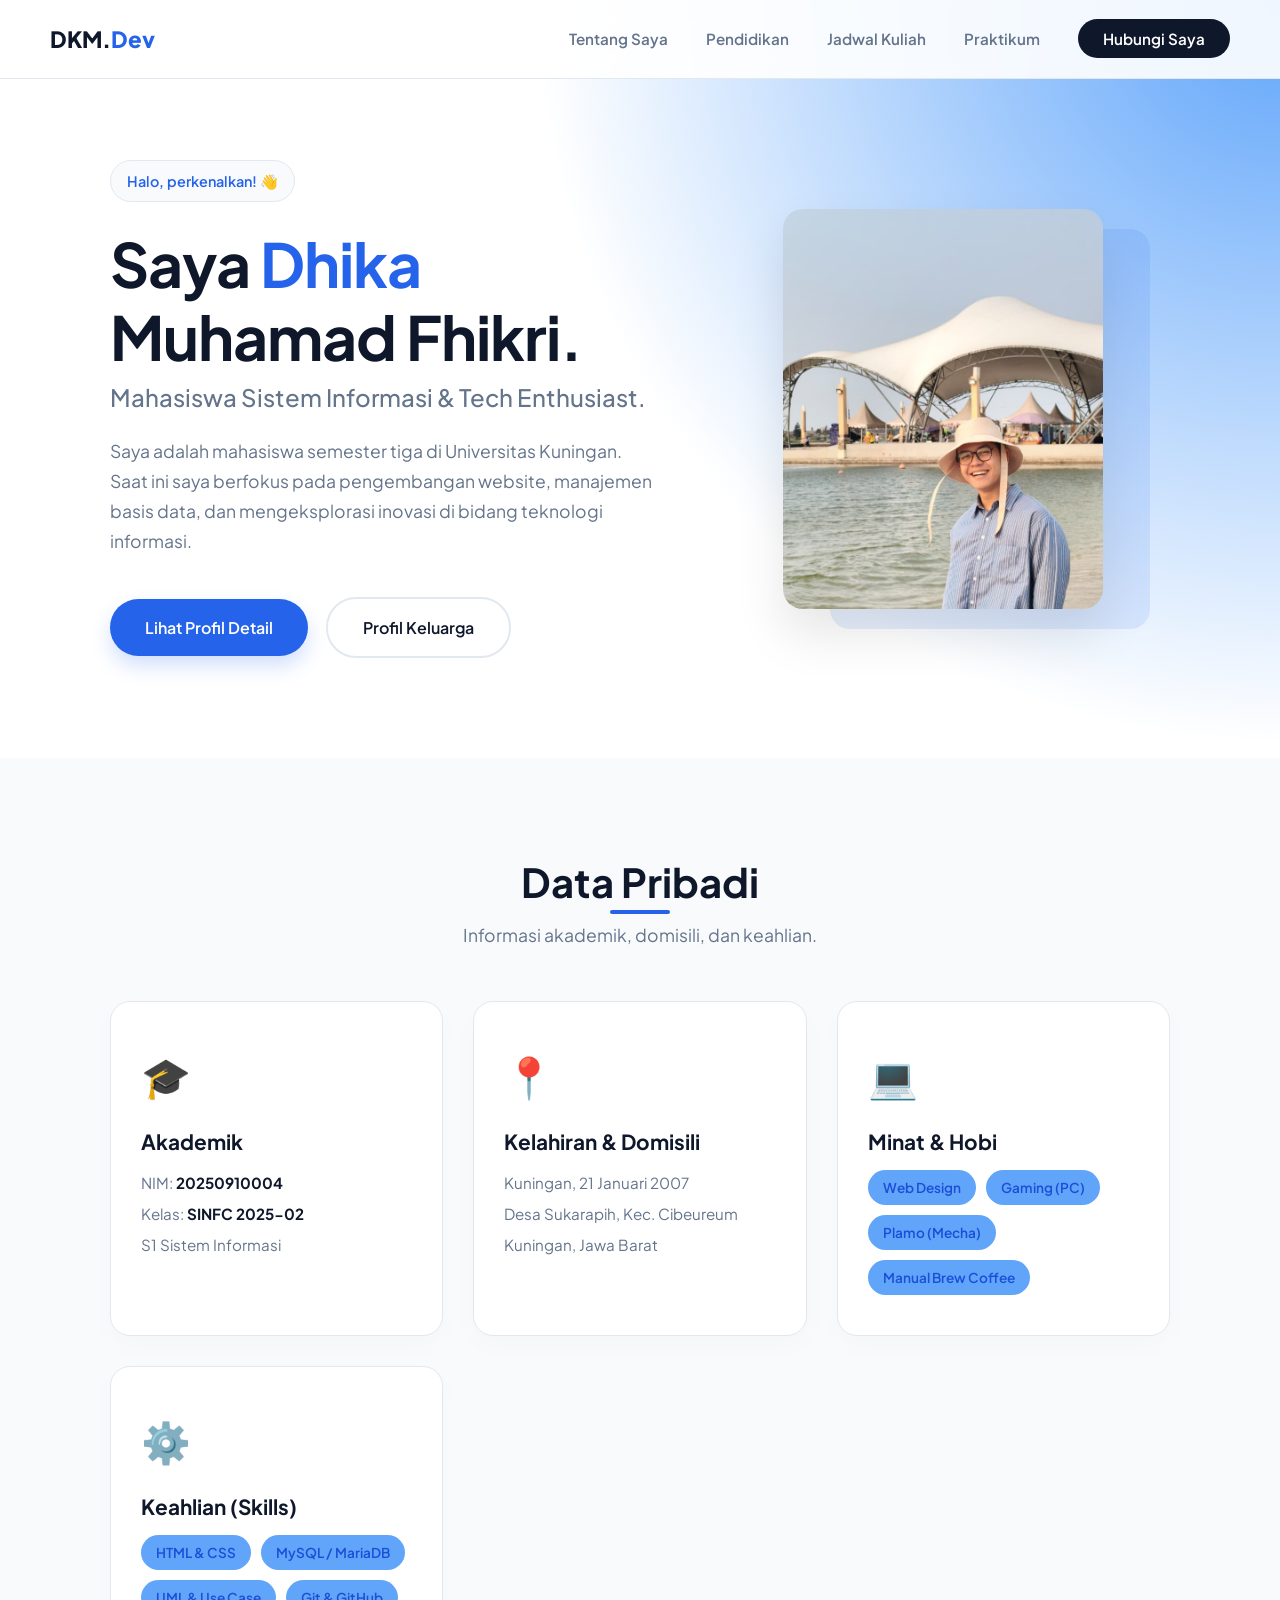
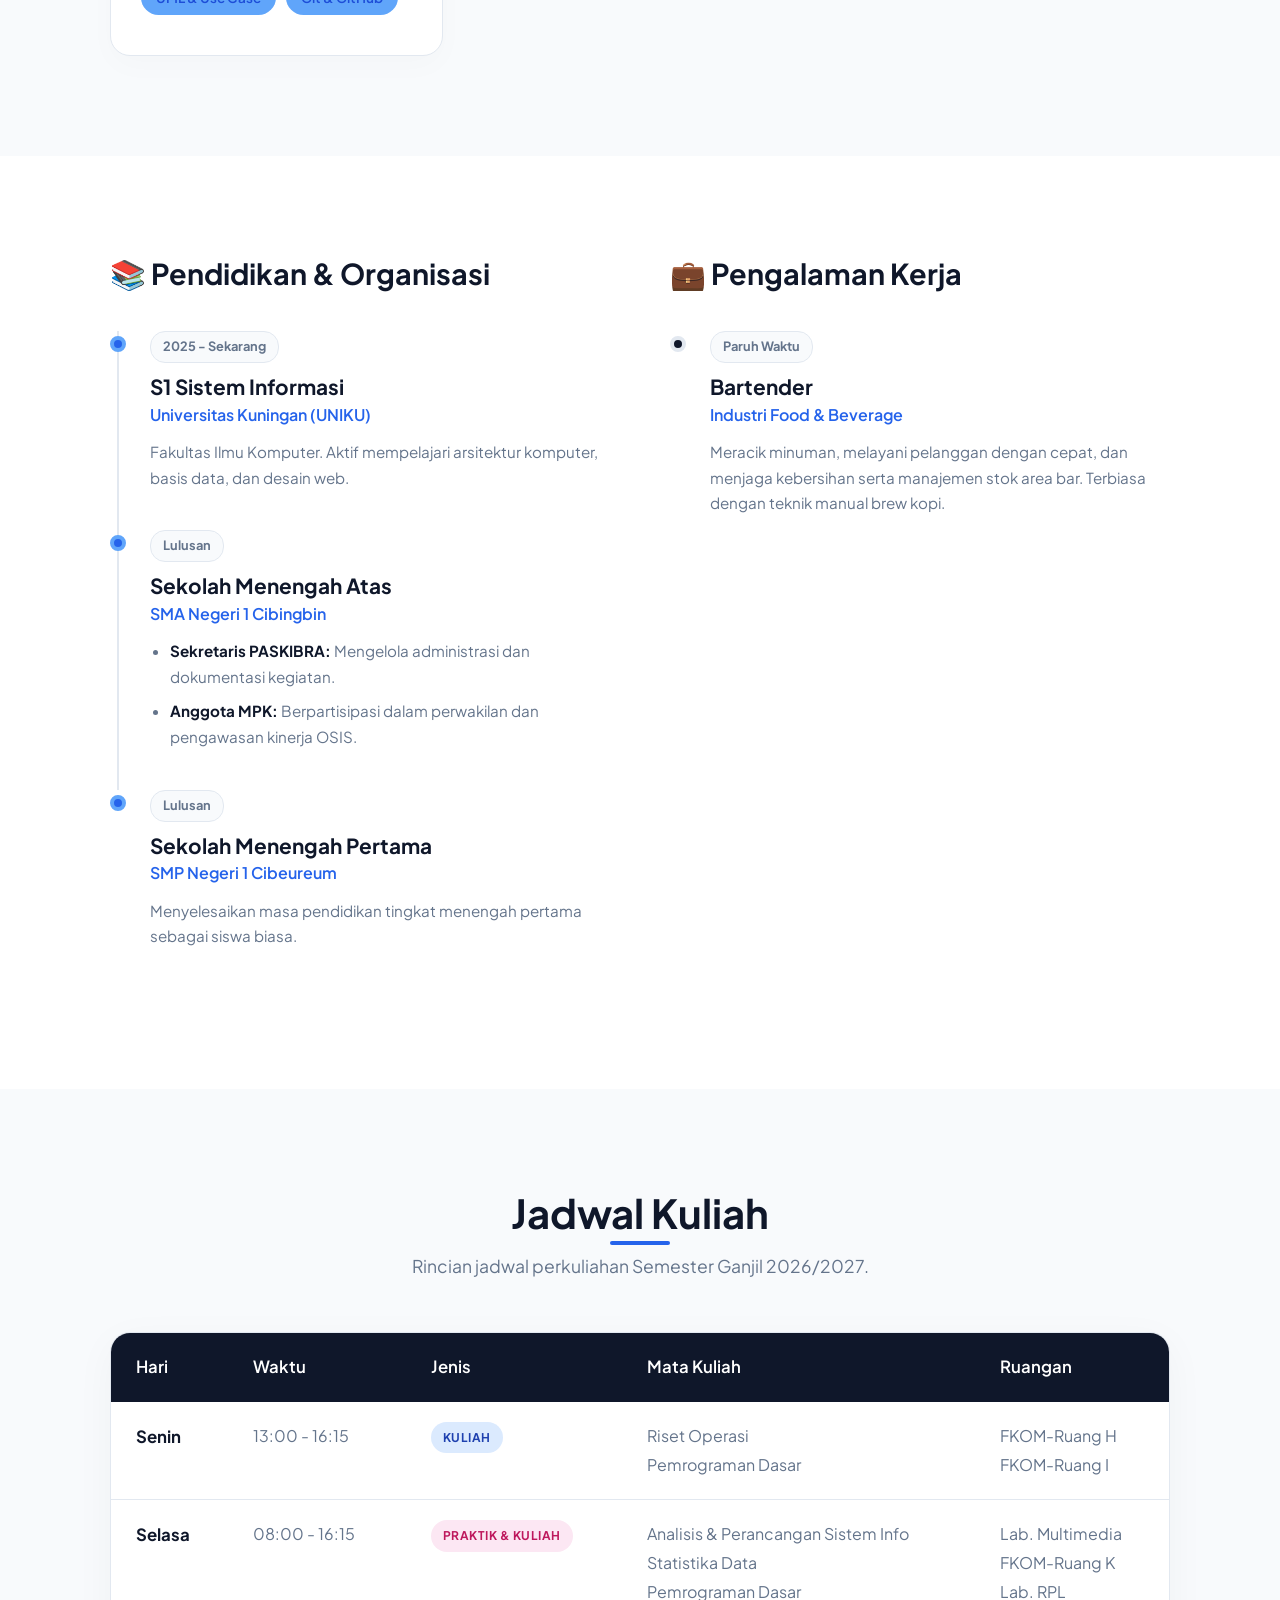
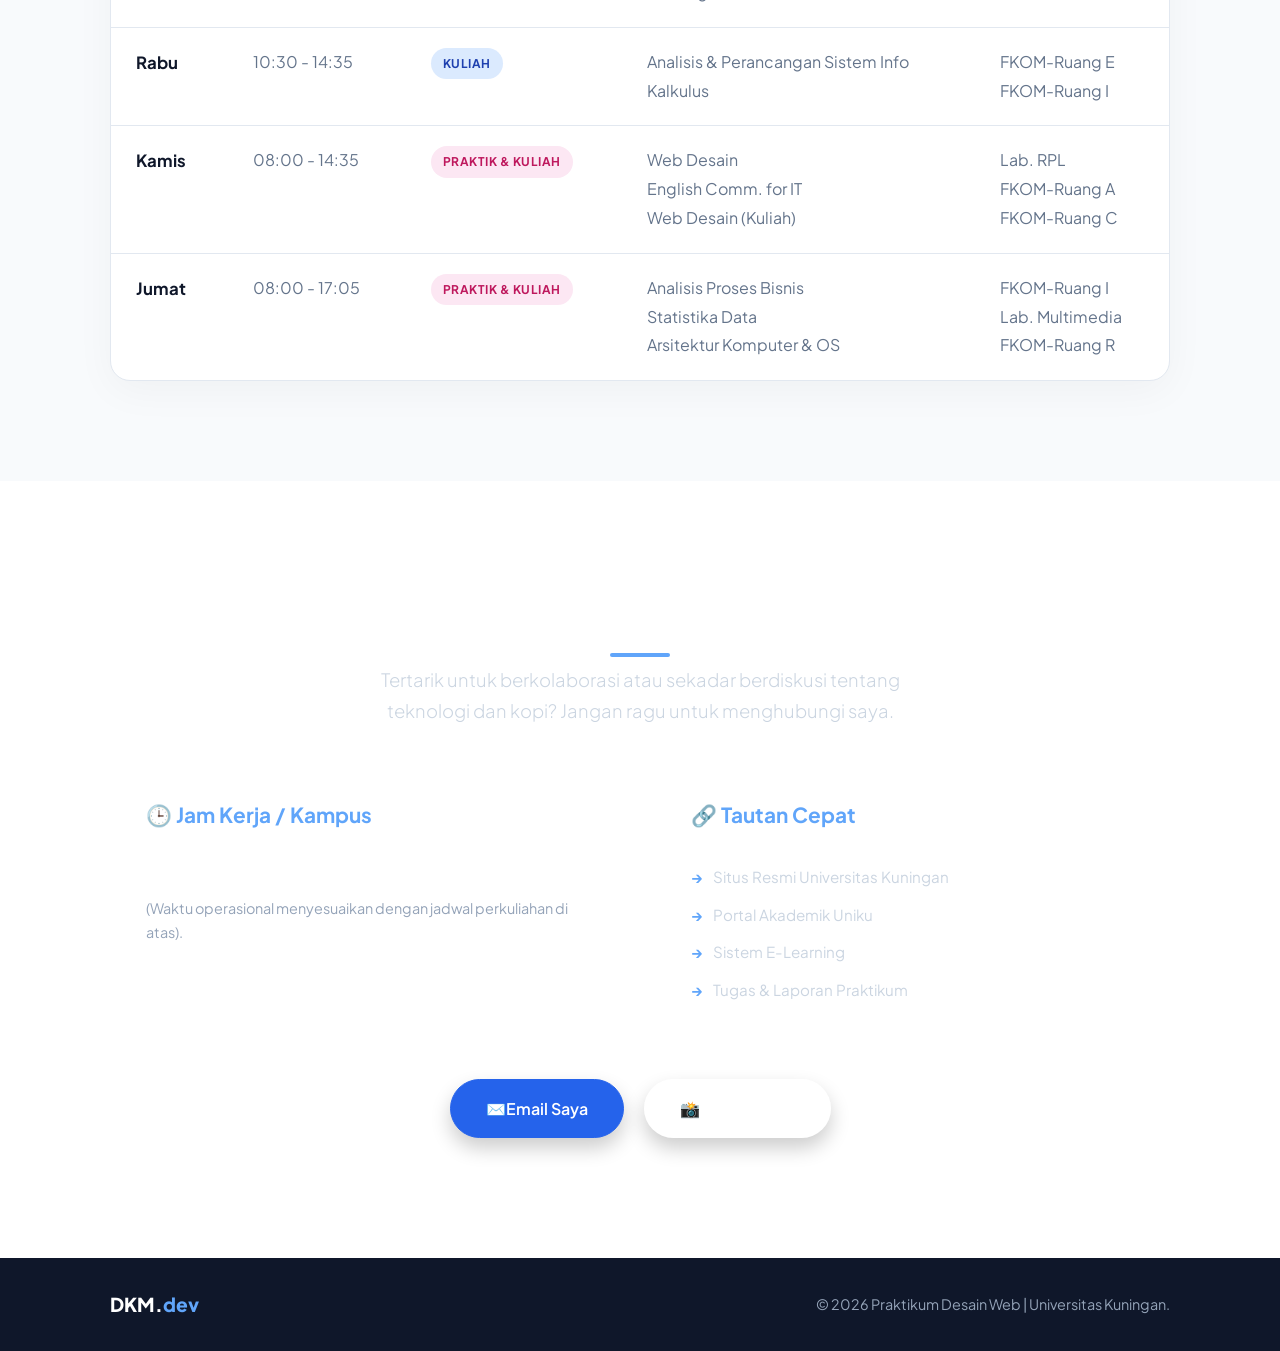
==== commit 11d84fc1: "Menambahkan folder praktikum baru dan update biodata" ====
--- a/BIODATA/BIODATA_DIRI.html
+++ b/BIODATA/BIODATA_DIRI.html
@@ -15,6 +15,8 @@
             <a href="#profil-detail">Tentang Saya</a>
             <a href="#pendidikan">Pendidikan</a>
             <a href="#jadwal">Jadwal Kuliah</a>
+            <!-- TAMBAHAN: menu Praktikum -->
+            <a href="PRAKTIKUM/praktikum.html">Praktikum</a>
             <a href="#kontak" class="btn-nav">Hubungi Saya</a>
         </div>
     </nav>
@@ -94,6 +96,7 @@
             </div>
         </section>
 
+        <!-- PERBAIKAN: satu </div> berlebih dihapus supaya SMP masuk kolom kiri dan Pengalaman Kerja jadi kolom kanan -->
         <section id="pendidikan" class="py-large">
             <div class="container">
                 <div class="timeline-wrapper">
@@ -123,7 +126,6 @@
                                 </ul>
                             </div>
                         </div>
-                    </div>
 
                         <div class="timeline-item">
                             <div class="timeline-dot"></div>
@@ -234,7 +236,8 @@
                             <a href="https://uniku.ac.id" target="_blank">Situs Resmi Universitas Kuningan</a>
                             <a href="#">Portal Akademik Uniku</a>
                             <a href="#">Sistem E-Learning</a>
-                            <a href="#">Tugas & Laporan Praktikum</a>
+                            <!-- TAMBAHAN: href diarahkan ke halaman Praktikum -->
+                            <a href="PRAKTIKUM/praktikum.html">Tugas & Laporan Praktikum</a>
                         </div>
                     </div>
                 </div>
